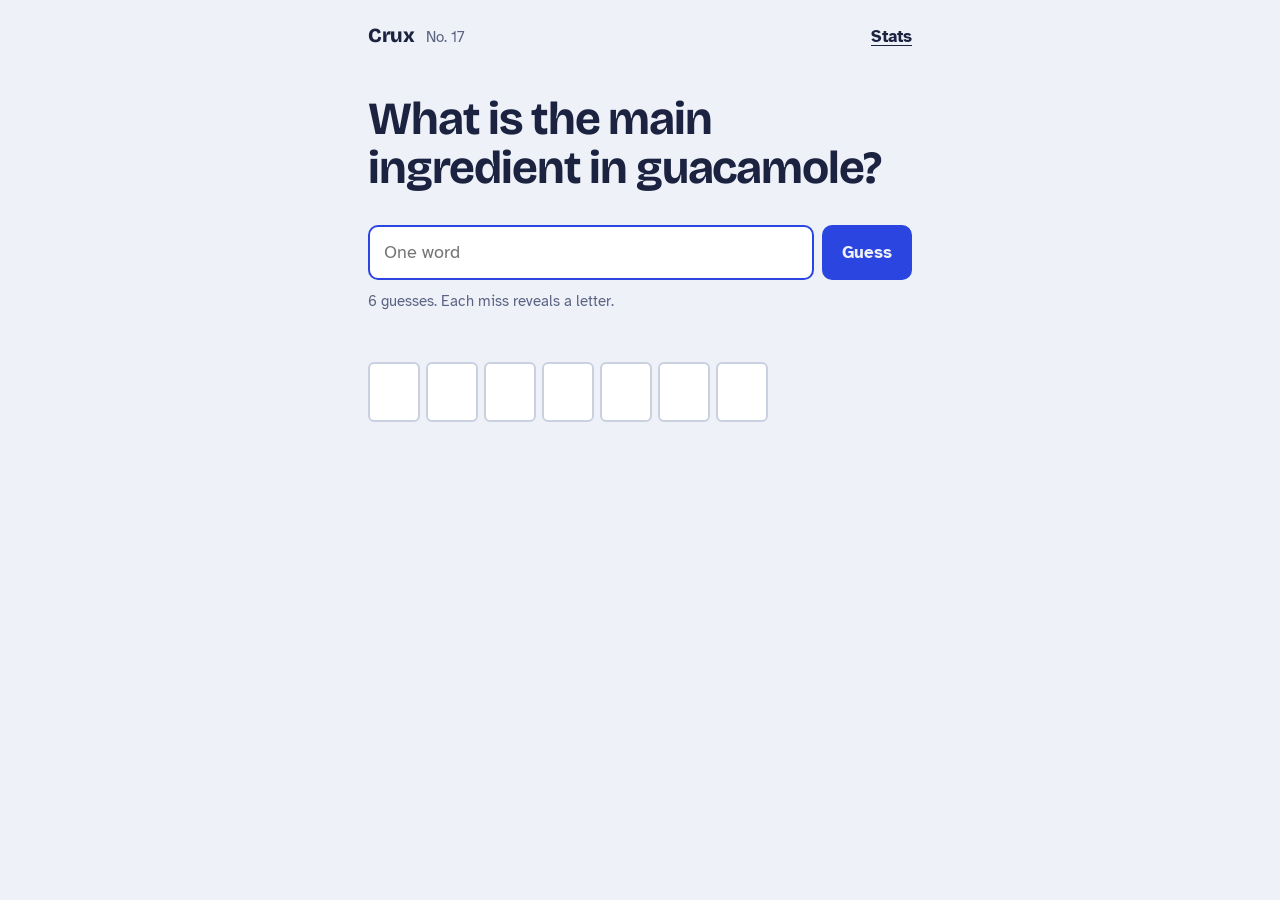
==== index.html @ 11ed539e "Crux: a daily question with a one-word answer Guesses are ranked by closeness in meaning to the answ" ====
<!doctype html>
<html lang="en">
<head>
  <meta charset="utf-8">
  <meta name="viewport" content="width=device-width, initial-scale=1">
  <title>Crux</title>
  <meta name="description" content="A new question every day. The answer is always one word.">
  <link rel="preconnect" href="https://fonts.googleapis.com">
  <link rel="preconnect" href="https://fonts.gstatic.com" crossorigin>
  <link href="https://fonts.googleapis.com/css2?family=Atkinson+Hyperlegible:wght@400;700&family=Bricolage+Grotesque:opsz,wght@12..96,500..800&display=swap" rel="stylesheet">
  <link rel="stylesheet" href="style.css">
</head>
<body>
  <header class="bar">
    <h1 class="mark">Crux</h1>
    <span class="no" id="no"></span>
    <button class="plain" id="open-stats" type="button">Stats</button>
  </header>

  <main class="game">
    <p class="question" id="question"></p>

    <form class="entry" id="form" autocomplete="off">
      <label for="guess" class="sr">Your one-word answer</label>
      <input id="guess" type="text" autocapitalize="none" autocorrect="off" spellcheck="false" maxlength="30" placeholder="One word">
      <button type="submit">Guess</button>
    </form>
    <p class="left" id="left"></p>
    <p class="say" id="say" role="status" aria-live="polite"></p>

    <section class="result" id="result" hidden>
      <p class="verdict" id="verdict"></p>
      <button type="button" id="share">Copy result</button>
      <p class="next" id="next">Next question in <span id="countdown"></span></p>
    </section>

    <div class="tiles" id="tiles" role="img"></div>
    <p class="hint" id="hint" hidden></p>

    <section class="history" id="history" hidden>
      <h2 class="history-title">Closest in meaning</h2>
      <ol class="guesses" id="guesses"></ol>
    </section>
  </main>

  <dialog class="stats" id="stats" aria-labelledby="stats-title">
    <h2 id="stats-title">Your stats</h2>
    <dl class="numbers">
      <div><dt>Played</dt><dd id="s-played">0</dd></div>
      <div><dt>Won</dt><dd id="s-win">0%</dd></div>
      <div><dt>Streak</dt><dd id="s-streak">0</dd></div>
      <div><dt>Best streak</dt><dd id="s-max">0</dd></div>
    </dl>
    <h3>Solved on guess</h3>
    <ol class="dist" id="s-dist"></ol>
    <form method="dialog"><button type="submit">Close</button></form>
  </dialog>

  <script src="questions.js"></script>
  <script src="game.js"></script>
</body>
</html>
---- style.css ----
:root {
  --paper: #eef1f7;
  --ink: #1b2340;
  --ink-soft: #5a6383;
  --cobalt: #2b45e0;
  --tile: #ffffff;
  --rule: #c9d0e0;
  --marker: #ffd23f;
  --marker-ink: #1b2340;
  --correct: #1e9e6a;
  --wrong: #c8423c;
  --hot: #f2541b;
  --warm: #f5a524;
  --cool: #7d8fe8;

  --display: "Bricolage Grotesque", "Arial Narrow", sans-serif;
  --body: "Atkinson Hyperlegible", system-ui, sans-serif;
  color-scheme: light;
}

@media (prefers-color-scheme: dark) {
  :root {
    --paper: #121733;
    --ink: #e8ecf7;
    --ink-soft: #9aa3c4;
    --cobalt: #8fa0ff;
    --tile: #1c2350;
    --rule: #2e3870;
    --marker: #ffd23f;
    --marker-ink: #121733;
    --correct: #3cc48c;
    --wrong: #ff8a80;
    --hot: #ff7a45;
    --warm: #ffc145;
    --cool: #6f7fd6;
    color-scheme: dark;
  }
}

* { box-sizing: border-box; }

body {
  margin: 0;
  min-height: 100vh;
  background: var(--paper);
  color: var(--ink);
  font: 400 1.0625rem/1.5 var(--body);
}

button, input { font: inherit; color: inherit; }

:focus-visible { outline: 3px solid var(--cobalt); outline-offset: 2px; }

.sr {
  position: absolute; width: 1px; height: 1px; overflow: hidden;
  clip: rect(0 0 0 0); white-space: nowrap;
}

/* Header */
.bar {
  display: flex;
  align-items: baseline;
  gap: 0.75rem;
  max-width: 36rem;
  margin: 0 auto;
  padding: 1.25rem 1rem 0;
}
.mark {
  margin: 0;
  font: 800 1.25rem/1 var(--display);
  letter-spacing: -0.02em;
}
.no { color: var(--ink-soft); font-size: 0.9375rem; }
.plain {
  margin-left: auto;
  padding: 0.25rem 0;
  border: 0;
  background: none;
  font-weight: 700;
  text-decoration: underline;
  text-underline-offset: 0.2em;
  cursor: pointer;
}

/* Game column */
.game {
  max-width: 36rem;
  margin: 0 auto;
  padding: 2.5rem 1rem 4rem;
}

/* The question is the hero */
.question {
  margin: 0 0 2rem;
  font: 700 clamp(1.875rem, 1.2rem + 3.2vw, 2.875rem)/1.08 var(--display);
  font-optical-sizing: auto;
  letter-spacing: -0.025em;
  text-wrap: balance;
}

/* Answer tiles */
.tiles {
  container-type: inline-size;
  display: flex;
  gap: 6px;
  min-height: 2rem;
  margin-top: 1.25rem;
}
.tile {
  --t: min(3.25rem, calc((100cqi - (var(--n) - 1) * 6px) / var(--n)));
  display: grid;
  place-items: center;
  width: var(--t);
  height: calc(var(--t) * 1.15);
  border: 2px solid var(--rule);
  border-radius: 6px;
  background: var(--tile);
  font: 800 calc(var(--t) * 0.56)/1 var(--display);
  text-transform: uppercase;
}
.tile.shown {
  border-color: var(--marker);
  background: var(--marker);
  color: var(--marker-ink);
}
.tile.shown.fresh { animation: pop 260ms ease-out; }
.tile.solved {
  border-color: var(--correct);
  background: var(--correct);
  color: #fff;
  animation: flip 520ms ease-in-out both;
  animation-delay: calc(var(--i) * 70ms);
}
.tile.missed { border-color: var(--wrong); color: var(--wrong); }

.hint {
  margin: 1rem 0 0;
  color: var(--ink-soft);
}
.hint strong { color: var(--ink); }

/* Guess entry */
.entry {
  display: flex;
  gap: 0.5rem;
}
.entry input {
  flex: 1;
  min-width: 0;
  padding: 0.75rem 0.875rem;
  border: 2px solid var(--rule);
  border-radius: 10px;
  background: var(--tile);
  font-size: 1.125rem;
}
.entry input:focus-visible { outline: none; border-color: var(--cobalt); }
.entry button, .result button, .stats button {
  padding: 0.75rem 1.25rem;
  border: 0;
  border-radius: 10px;
  background: var(--cobalt);
  color: var(--paper);
  font-weight: 700;
  cursor: pointer;
}
.entry.shake { animation: shake 320ms ease-in-out; }
.entry[hidden] { display: none; }

.left { margin: 0.625rem 0 0; color: var(--ink-soft); font-size: 0.9375rem; }
.say { margin: 0.25rem 0 0; min-height: 1.5em; font-weight: 700; color: var(--cobalt); }

/* Guesses, closest in meaning first */
.history { margin-top: 2.5rem; }
.history[hidden] { display: none; }
.history-title {
  margin: 0 0 0.5rem;
  font-size: 0.9375rem;
  font-weight: 700;
  color: var(--ink-soft);
}
.guesses { margin: 0; padding: 0; list-style: none; }
.guess {
  --heat: var(--rule);
  display: grid;
  grid-template-columns: minmax(5rem, 9rem) 1fr 4.25rem;
  align-items: center;
  gap: 0.75rem;
  padding: 0.5rem 0.625rem;
  margin-left: -0.625rem;
  margin-right: -0.625rem;
  border-radius: 8px;
}
.guess + .guess { margin-top: 2px; }
.guess .word { overflow: hidden; text-overflow: ellipsis; white-space: nowrap; font-weight: 700; }
.guess .meter {
  height: 0.625rem;
  border-radius: 999px;
  background: color-mix(in srgb, var(--rule) 55%, transparent);
  overflow: hidden;
}
.guess .meter span {
  display: block;
  height: 100%;
  border-radius: inherit;
  background: var(--heat);
  transition: width 300ms ease-out;
}
.guess .rank { text-align: right; font-variant-numeric: tabular-nums; color: var(--ink-soft); font-size: 0.9375rem; }
.guess.correct { --heat: var(--correct); }
.guess.correct .word, .guess.correct .rank { color: var(--correct); font-weight: 700; }
.guess.hot { --heat: var(--hot); }
.guess.warm { --heat: var(--warm); }
.guess.cool { --heat: var(--cool); }
.guess.cold .word { color: var(--ink-soft); }
.guess.latest { background: color-mix(in srgb, var(--cobalt) 12%, transparent); }

/* End of game */
.result { margin-top: 0.5rem; }
.result[hidden] { display: none; }
.verdict {
  margin: 0 0 1rem;
  font: 700 1.5rem/1.2 var(--display);
  letter-spacing: -0.01em;
}
.next { margin: 1rem 0 0; color: var(--ink-soft); }
#countdown { font-variant-numeric: tabular-nums; color: var(--ink); font-weight: 700; }

/* Stats dialog */
.stats {
  width: min(24rem, calc(100vw - 2rem));
  padding: 1.5rem;
  border: 0;
  border-radius: 16px;
  background: var(--paper);
  color: var(--ink);
}
.stats::backdrop { background: rgb(18 23 51 / 0.55); }
.stats h2 { margin: 0 0 1rem; font: 800 1.5rem/1.1 var(--display); }
.stats h3 { margin: 1.5rem 0 0.5rem; font-size: 1rem; }
.numbers { display: grid; grid-template-columns: repeat(4, 1fr); gap: 0.5rem; margin: 0; }
.numbers div { display: flex; flex-direction: column-reverse; }
.numbers dt { color: var(--ink-soft); font-size: 0.8125rem; line-height: 1.2; }
.numbers dd { margin: 0; font: 800 1.75rem/1.1 var(--display); }
.dist { margin: 0 0 1.5rem; padding: 0; list-style: none; }
.dist li { display: flex; align-items: center; gap: 0.5rem; margin: 0.25rem 0; }
.dist .k { width: 0.75rem; color: var(--ink-soft); font-variant-numeric: tabular-nums; }
.dist .bar {
  min-width: 1.75rem;
  padding: 0.125rem 0.5rem;
  border-radius: 4px;
  background: var(--rule);
  text-align: right;
  font-weight: 700;
  font-size: 0.875rem;
}
.dist .bar.today { background: var(--correct); color: #fff; }

@keyframes pop {
  0% { transform: scale(0.85); }
  60% { transform: scale(1.08); }
  100% { transform: scale(1); }
}
@keyframes flip {
  0% { transform: rotateX(0); }
  50% { transform: rotateX(90deg); }
  100% { transform: rotateX(0); }
}
@keyframes shake {
  20%, 60% { transform: translateX(-6px); }
  40%, 80% { transform: translateX(6px); }
}

@media (prefers-reduced-motion: reduce) {
  *, *::before, *::after { animation: none !important; }
}
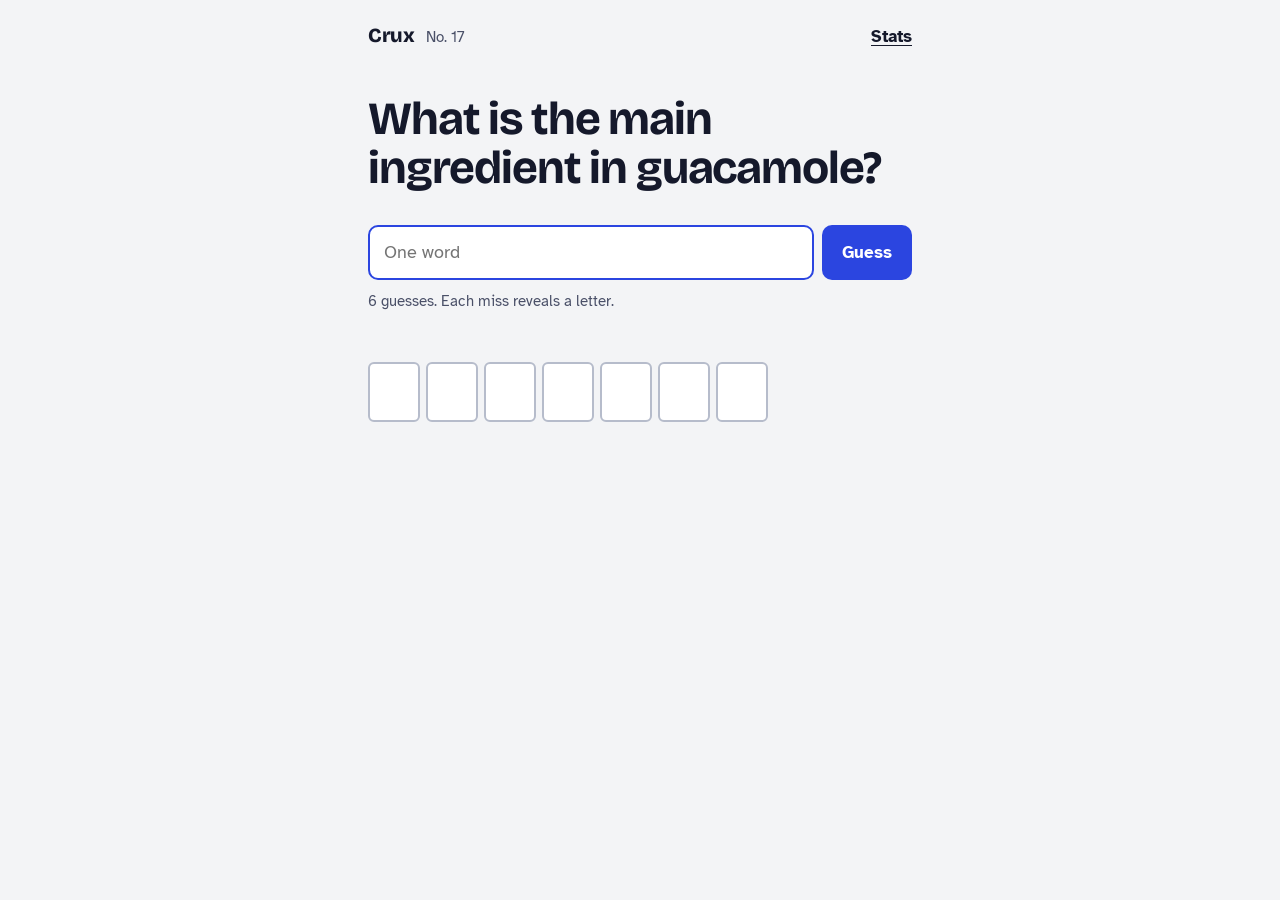
==== commit 0f768350: "Allow one-word answers of any length, and add 23 harder long-word questions - Long answers wrap onto" ====
--- a/index.html
+++ b/index.html
@@ -5,13 +5,27 @@
   <meta name="viewport" content="width=device-width, initial-scale=1">
   <title>Crux</title>
   <meta name="description" content="A new question every day. The answer is always one word.">
+
+  <!-- Link previews (Discord, iMessage, Slack, X...). URLs must be absolute. -->
+  <meta property="og:type" content="website">
+  <meta property="og:site_name" content="Crux">
+  <meta property="og:title" content="Crux: today's question">
+  <meta property="og:description" content="A new question every day. The answer is always one word. Six guesses, ranked by how close you are.">
+  <meta property="og:url" content="https://crux.ssander.xyz/">
+  <meta property="og:image" content="https://crux.ssander.xyz/og.png">
+  <meta property="og:image:width" content="1200">
+  <meta property="og:image:height" content="630">
+  <meta property="og:image:alt" content="Crux. A new question every day. The answer is always one word.">
+  <meta name="twitter:card" content="summary_large_image">
+  <meta name="theme-color" content="#2b45e0">
+  <link rel="icon" href="data:image/svg+xml,%3Csvg xmlns='http://www.w3.org/2000/svg' viewBox='0 0 64 64'%3E%3Crect width='64' height='64' rx='14' fill='%232b45e0'/%3E%3Ctext x='32' y='46' font-family='Arial Black,Arial,sans-serif' font-weight='900' font-size='40' text-anchor='middle' fill='%23ffd23f'%3EC%3C/text%3E%3C/svg%3E">
   <link rel="preconnect" href="https://fonts.googleapis.com">
   <link rel="preconnect" href="https://fonts.gstatic.com" crossorigin>
   <link href="https://fonts.googleapis.com/css2?family=Atkinson+Hyperlegible:wght@400;700&family=Bricolage+Grotesque:opsz,wght@12..96,500..800&display=swap" rel="stylesheet">
   <link rel="stylesheet" href="style.css">
 </head>
 <body>
-  <header class="bar">
+  <header class="topbar">
     <h1 class="mark">Crux</h1>
     <span class="no" id="no"></span>
     <button class="plain" id="open-stats" type="button">Stats</button>
@@ -22,7 +36,7 @@
 
     <form class="entry" id="form" autocomplete="off">
       <label for="guess" class="sr">Your one-word answer</label>
-      <input id="guess" type="text" autocapitalize="none" autocorrect="off" spellcheck="false" maxlength="30" placeholder="One word">
+      <input id="guess" type="text" autocapitalize="none" autocorrect="off" spellcheck="false" maxlength="60" placeholder="One word">
       <button type="submit">Guess</button>
     </form>
     <p class="left" id="left"></p>
@@ -53,6 +67,16 @@
     </dl>
     <h3>Solved on guess</h3>
     <ol class="dist" id="s-dist"></ol>
+    <p class="warn" id="no-save" hidden>This browser isn't saving your stats, possibly because you're in a private window. They'll be gone when you close it.</p>
+    <details class="backup">
+      <summary>Move your stats to another device</summary>
+      <p>Stats are saved in this browser only. Copy a backup code here, then paste it into Crux on your other device or browser.</p>
+      <button type="button" id="copy-backup">Copy backup code</button>
+      <label for="restore-code">Paste a backup code (replaces the stats in this browser)</label>
+      <textarea id="restore-code" rows="2" spellcheck="false" autocomplete="off"></textarea>
+      <button type="button" id="restore" class="secondary">Restore stats</button>
+      <p class="backup-say" id="backup-say" role="status" aria-live="polite"></p>
+    </details>
     <form method="dialog"><button type="submit">Close</button></form>
   </dialog>
 
--- a/style.css
+++ b/style.css
@@ -1,17 +1,20 @@
 :root {
-  --paper: #eef1f7;
-  --ink: #1b2340;
-  --ink-soft: #5a6383;
-  --cobalt: #2b45e0;
+  --paper: #f3f4f6;
+  --ink: #15192b;
+  --ink-soft: #4a5068;
+  --cobalt: #2b45e0;       /* accent text: messages, focus rings, links */
+  --button: #2b45e0;
+  --button-ink: #ffffff;
   --tile: #ffffff;
-  --rule: #c9d0e0;
+  --rule: #b6bccb;         /* outlines of inputs and empty tiles */
+  --track: #e1e4ea;        /* empty part of the closeness meters */
   --marker: #ffd23f;
-  --marker-ink: #1b2340;
-  --correct: #1e9e6a;
+  --marker-ink: #15192b;
+  --correct: #1a8f5f;
   --wrong: #c8423c;
   --hot: #f2541b;
-  --warm: #f5a524;
-  --cool: #7d8fe8;
+  --warm: #f0a000;
+  --cool: #6b7fe0;
 
   --display: "Bricolage Grotesque", "Arial Narrow", sans-serif;
   --body: "Atkinson Hyperlegible", system-ui, sans-serif;
@@ -20,19 +23,22 @@
 
 @media (prefers-color-scheme: dark) {
   :root {
-    --paper: #121733;
-    --ink: #e8ecf7;
-    --ink-soft: #9aa3c4;
-    --cobalt: #8fa0ff;
-    --tile: #1c2350;
-    --rule: #2e3870;
+    --paper: #1d1e23;
+    --ink: #f4f5f7;
+    --ink-soft: #b9bdc9;
+    --cobalt: #9aabff;
+    --button: #4a62ff;
+    --button-ink: #ffffff;
+    --tile: #2a2c33;
+    --rule: #5a5f6e;
+    --track: #33363e;
     --marker: #ffd23f;
-    --marker-ink: #121733;
-    --correct: #3cc48c;
+    --marker-ink: #15192b;
+    --correct: #34c285;
     --wrong: #ff8a80;
-    --hot: #ff7a45;
+    --hot: #ff7340;
     --warm: #ffc145;
-    --cool: #6f7fd6;
+    --cool: #8193ff;
     color-scheme: dark;
   }
 }
@@ -57,7 +63,7 @@
 }
 
 /* Header */
-.bar {
+.topbar {
   display: flex;
   align-items: baseline;
   gap: 0.75rem;
@@ -102,6 +108,7 @@
 .tiles {
   container-type: inline-size;
   display: flex;
+  flex-wrap: wrap;
   gap: 6px;
   min-height: 2rem;
   margin-top: 1.25rem;
@@ -158,8 +165,8 @@
   padding: 0.75rem 1.25rem;
   border: 0;
   border-radius: 10px;
-  background: var(--cobalt);
-  color: var(--paper);
+  background: var(--button);
+  color: var(--button-ink);
   font-weight: 700;
   cursor: pointer;
 }
@@ -191,11 +198,11 @@
   border-radius: 8px;
 }
 .guess + .guess { margin-top: 2px; }
-.guess .word { overflow: hidden; text-overflow: ellipsis; white-space: nowrap; font-weight: 700; }
+.guess .word { overflow-wrap: anywhere; font-weight: 700; }
 .guess .meter {
   height: 0.625rem;
   border-radius: 999px;
-  background: color-mix(in srgb, var(--rule) 55%, transparent);
+  background: var(--track);
   overflow: hidden;
 }
 .guess .meter span {
@@ -231,10 +238,10 @@
   padding: 1.5rem;
   border: 0;
   border-radius: 16px;
-  background: var(--paper);
+  background: var(--tile);
   color: var(--ink);
 }
-.stats::backdrop { background: rgb(18 23 51 / 0.55); }
+.stats::backdrop { background: rgb(0 0 0 / 0.6); }
 .stats h2 { margin: 0 0 1rem; font: 800 1.5rem/1.1 var(--display); }
 .stats h3 { margin: 1.5rem 0 0.5rem; font-size: 1rem; }
 .numbers { display: grid; grid-template-columns: repeat(4, 1fr); gap: 0.5rem; margin: 0; }
@@ -255,6 +262,35 @@
 }
 .dist .bar.today { background: var(--correct); color: #fff; }
 
+.warn {
+  margin: 0 0 1rem;
+  padding: 0.625rem 0.75rem;
+  border-radius: 8px;
+  background: color-mix(in srgb, var(--wrong) 14%, transparent);
+  font-size: 0.9375rem;
+}
+.warn[hidden] { display: none; }
+.backup { margin: 0 0 1.25rem; font-size: 0.9375rem; }
+.backup summary { cursor: pointer; font-weight: 700; padding: 0.25rem 0; }
+.backup p { margin: 0.5rem 0; color: var(--ink-soft); }
+.backup label { display: block; margin: 1rem 0 0.375rem; color: var(--ink-soft); }
+.backup textarea {
+  display: block;
+  width: 100%;
+  padding: 0.5rem 0.625rem;
+  border: 2px solid var(--rule);
+  border-radius: 8px;
+  background: var(--paper);
+  color: var(--ink);
+  font: 0.8125rem/1.4 ui-monospace, Consolas, monospace;
+  resize: vertical;
+  word-break: break-all;
+}
+.backup textarea:focus-visible { outline: none; border-color: var(--cobalt); }
+.backup button { margin-top: 0.5rem; }
+.stats button.secondary { background: transparent; color: var(--cobalt); box-shadow: inset 0 0 0 2px var(--cobalt); }
+.backup .backup-say { min-height: 1.4em; color: var(--cobalt); font-weight: 700; }
+
 @keyframes pop {
   0% { transform: scale(0.85); }
   60% { transform: scale(1.08); }
